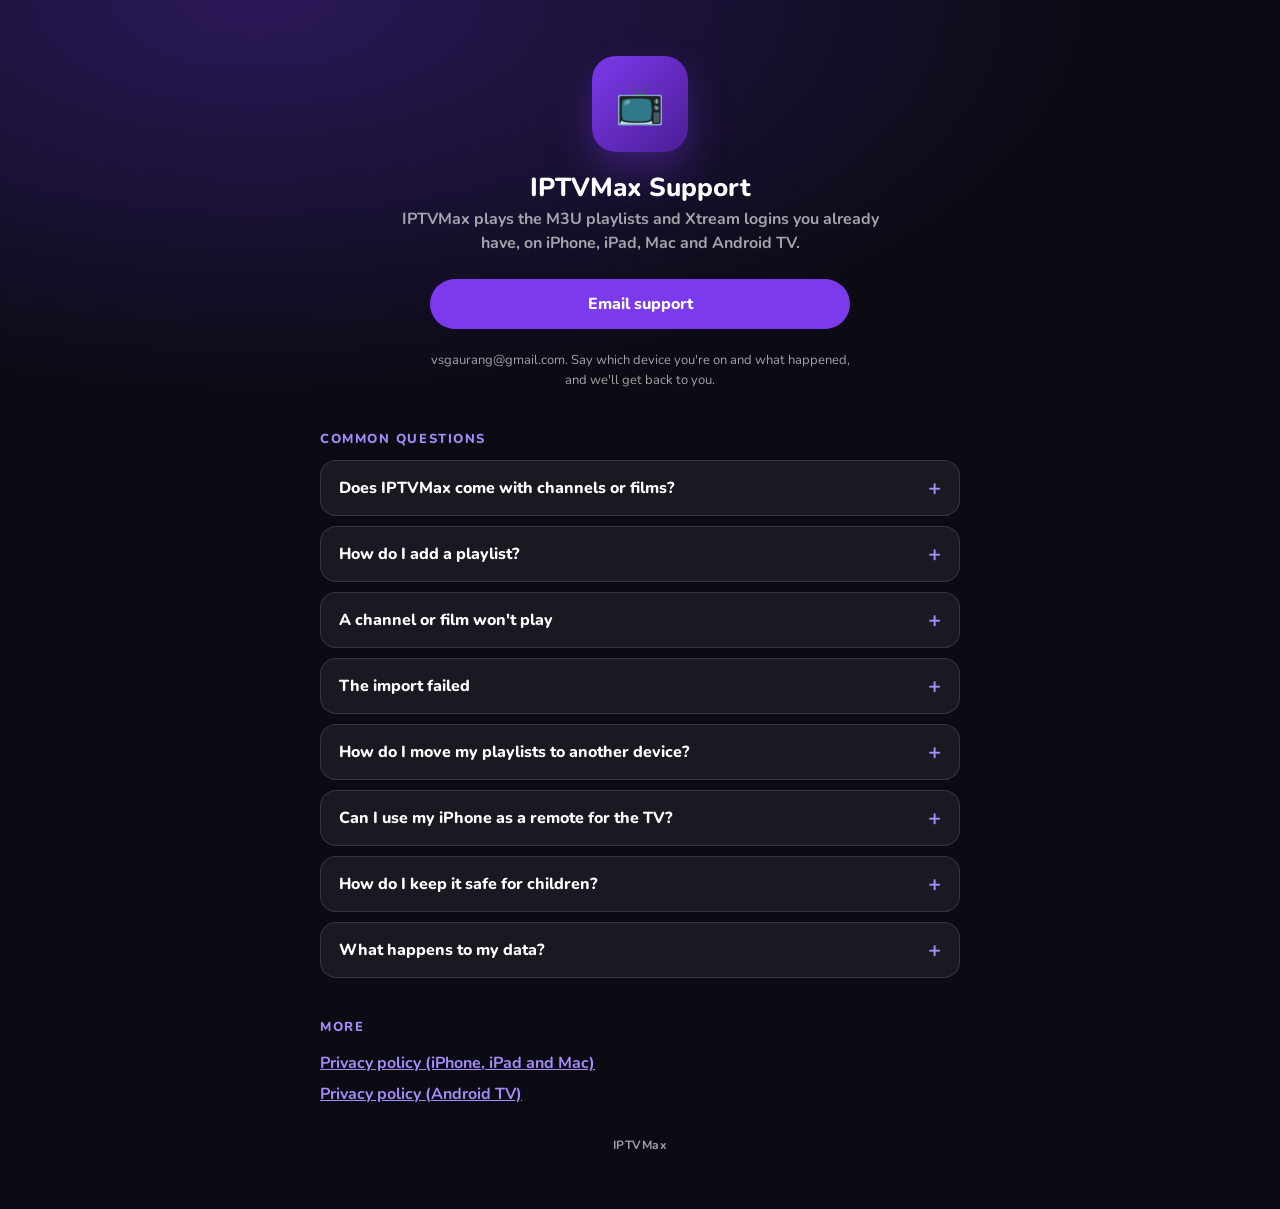
==== support/index.html @ d211c9ec "Add the support page (the App Store's Support URL) Co-Authored-By: Claude Opus 5.5 <noreply@anthropi" ====
<!doctype html>
<html lang="en">
<head>
    <meta charset="utf-8">
    <meta name="viewport" content="width=device-width, initial-scale=1, viewport-fit=cover">
    <meta name="theme-color" content="#0b0b14">
    <title>IPTVMax Support</title>
    <meta name="description" content="Help with IPTVMax, the player for your own M3U playlists and Xtream logins, and how to reach us.">
    <link rel="preconnect" href="https://fonts.googleapis.com">
    <link rel="preconnect" href="https://fonts.gstatic.com" crossorigin>
    <link href="https://fonts.googleapis.com/css2?family=Nunito:wght@600;700;800&display=swap" rel="stylesheet">
    <link rel="stylesheet" href="/link.css">
    <style>
        /* The support page reads as a page, not a card: wider, and left-aligned below the header. */
        body { align-items:flex-start; padding-top:56px; padding-bottom:56px; }
        main { max-width:640px; }
        .lead { color:var(--dim); font-weight:700; line-height:1.5; margin:0 auto 24px; max-width:480px; }
        .contact { max-width:420px; margin:0 auto; }
        h2 { font-size:13px; font-weight:800; letter-spacing:.12em; text-transform:uppercase;
             color:var(--accent2); text-align:left; margin:40px 0 12px; }
        details { text-align:left; background:var(--card); border:1px solid var(--line);
                  border-radius:16px; margin:10px 0; }
        summary { cursor:pointer; list-style:none; padding:16px 48px 16px 18px; font-weight:800;
                  font-size:16px; position:relative; }
        summary::-webkit-details-marker { display:none; }
        summary::after { content:"+"; position:absolute; right:18px; top:50%; transform:translateY(-50%);
                         color:var(--accent2); font-size:22px; font-weight:700; transition:transform .2s ease; }
        details[open] summary::after { transform:translateY(-50%) rotate(45deg); }
        summary:focus-visible { outline:2px solid var(--accent2); outline-offset:2px; border-radius:16px; }
        .answer { padding:0 18px 16px; color:var(--dim); font-weight:600; line-height:1.6; font-size:15px; }
        .answer p { margin:0 0 10px; }
        .answer p:last-child { margin-bottom:0; }
        .answer b { color:var(--text); font-weight:800; }
        .links { text-align:left; color:var(--dim); font-weight:700; line-height:1.9; }
        .links a { color:var(--accent2); }
        @media (prefers-reduced-motion: reduce) { summary::after { transition:none; } }
    </style>
</head>
<body>
<main>
    <div class="tile" aria-hidden="true">📺</div>
    <h1>IPTVMax Support</h1>
    <p class="lead">IPTVMax plays the M3U playlists and Xtream logins you already have, on iPhone, iPad, Mac and Android TV.</p>

    <div class="contact">
        <a class="btn primary" href="mailto:vsgaurang@gmail.com?subject=IPTVMax%20support">Email support</a>
        <p class="note">vsgaurang@gmail.com. Say which device you're on and what happened, and we'll get back to you.</p>
    </div>

    <h2>Common questions</h2>

    <details>
        <summary>Does IPTVMax come with channels or films?</summary>
        <div class="answer">
            <p>No. IPTVMax is a player, and it ships empty. It doesn't supply, sell or search for any channels, films or streams. You add a playlist you already have, from your provider or your own files, and it plays what's in it.</p>
            <p>Only add sources you have the right to watch.</p>
        </div>
    </details>

    <details>
        <summary>How do I add a playlist?</summary>
        <div class="answer">
            <p>Tap <b>Add Playlist</b> and choose how it comes:</p>
            <p><b>M3U URL</b> for a playlist link, <b>M3U File</b> for a file on your device, or <b>Xtream Codes</b> for a server address, username and password from your provider.</p>
            <p>A large playlist can take a minute to import. You can watch a single stream or a video file without importing anything, from <b>Single Stream</b> and <b>Local Video</b> on the same screen.</p>
        </div>
    </details>

    <details>
        <summary>A channel or film won't play</summary>
        <div class="answer">
            <p>Streams come straight from your provider, so most playback problems start there. Check that the same channel plays in another app or on another device, and that your subscription is active.</p>
            <p>Providers often limit how many devices can watch at once. Stop playback on your other devices and try again.</p>
            <p>If it plays elsewhere but not in IPTVMax, email us the kind of stream it is (live, film or series) and what the player shows.</p>
        </div>
    </details>

    <details>
        <summary>The import failed</summary>
        <div class="answer">
            <p>Check the address for typos, and for Xtream Codes include the port if your provider gave you one (for example <b>http://example.com:8080</b>).</p>
            <p>Some providers block requests from apps they don't recognise, or the link may have expired. Try opening the playlist link in a browser: if it doesn't download there, ask your provider for a new one.</p>
        </div>
    </details>

    <details>
        <summary>How do I move my playlists to another device?</summary>
        <div class="answer">
            <p>Open IPTVMax on both devices, on the same Wi-Fi. In the Library, use <b>Sync across your devices</b>: <b>Send to TV</b> for IPTVMax on Android TV, or <b>Send to iPhone, iPad or Mac</b>. Accept on the other device and the playlist is set up there.</p>
            <p>Setting up a new device? Just open IPTVMax on it. Then, on the device that already has your playlists, choose <b>Sync with Other Device</b> (in the Library, or in Settings under Sync) and pick the new one.</p>
        </div>
    </details>

    <details>
        <summary>Can I use my iPhone as a remote for the TV?</summary>
        <div class="answer">
            <p>Yes, with IPTVMax on an Android TV on the same network. The iPhone app finds the TV and works as a remote and keyboard, which makes searching and typing logins much quicker.</p>
        </div>
    </details>

    <details>
        <summary>How do I keep it safe for children?</summary>
        <div class="answer">
            <p>In Settings: <b>Child Mode</b> limits watching to the categories you choose, behind a PIN. <b>Hide 18+ Content</b> hides adult categories, and <b>App PIN Lock</b> asks for a PIN (or Face ID or Touch ID) to open the app.</p>
        </div>
    </details>

    <details>
        <summary>What happens to my data?</summary>
        <div class="answer">
            <p>There's no account and no tracking. Your playlists, logins and history stay on your device, and your logins go only to the provider they belong to. The privacy policy has the details.</p>
        </div>
    </details>

    <h2>More</h2>
    <div class="links">
        <a href="https://gist.github.com/texassoftwarehub-dev/5f5b80a4fe47230797c0618dc91d1285#file-privacypolicy-apple-md">Privacy policy (iPhone, iPad and Mac)</a><br>
        <a href="https://gist.github.com/texassoftwarehub-dev/5f5b80a4fe47230797c0618dc91d1285">Privacy policy (Android TV)</a>
    </div>

    <div class="brand">IPTVMax</div>
</main>
</body>
</html>
---- link.css ----
/* IPTV Max share links — shared by every page. */
:root { --bg:#0b0b14; --card:rgba(255,255,255,.06); --line:rgba(255,255,255,.12);
        --text:#fff; --dim:rgba(255,255,255,.62); --accent:#7c3aed; --accent2:#a78bfa; }
* { box-sizing:border-box; }
html, body { margin:0; min-height:100%; }
body { font-family:'Nunito',system-ui,-apple-system,sans-serif; color:var(--text);
       background:radial-gradient(120% 80% at 20% 0%,#2a1858 0%,var(--bg) 55%) fixed, var(--bg);
       display:flex; align-items:center; justify-content:center; min-height:100vh; padding:24px 16px; }
main { width:100%; max-width:420px; text-align:center; animation:rise .5s cubic-bezier(.2,.8,.2,1) both; }
@keyframes rise { from { opacity:0; transform:translateY(12px); } to { opacity:1; transform:none; } }
@media (prefers-reduced-motion: reduce) { main { animation:none; } }
.poster { width:180px; aspect-ratio:2/3; border-radius:16px; object-fit:cover; margin:0 auto 20px;
          display:block; box-shadow:0 18px 40px rgba(0,0,0,.55); border:1px solid var(--line); }
.tile { width:96px; height:96px; border-radius:24px; margin:0 auto 20px; display:grid; place-items:center;
        background:linear-gradient(135deg,var(--accent),#4c1d95); box-shadow:0 18px 40px rgba(124,58,237,.35);
        font-size:40px; }
.kind { font-size:12px; font-weight:800; letter-spacing:.12em; text-transform:uppercase; color:var(--accent2); min-height:16px; }
h1 { font-size:26px; line-height:1.2; margin:8px 0 4px; font-weight:800; overflow-wrap:anywhere; }
.year { color:var(--dim); font-weight:700; margin:0 0 24px; min-height:1.2em; }
.btn { display:block; width:100%; padding:14px 18px; border-radius:999px; font-weight:800; font-size:16px;
       text-decoration:none; margin:10px 0; transition:transform .15s ease, filter .15s ease; }
.btn:active { transform:scale(.98); }
.primary { background:var(--accent); color:#fff; }
.primary:hover { filter:brightness(1.1); }
.secondary { background:var(--card); color:#fff; border:1px solid var(--line); }
.note { color:var(--dim); font-size:13px; line-height:1.5; margin-top:22px; }
.brand { margin-top:28px; color:var(--dim); font-size:12px; font-weight:700; letter-spacing:.04em; }
[hidden] { display:none !important; }
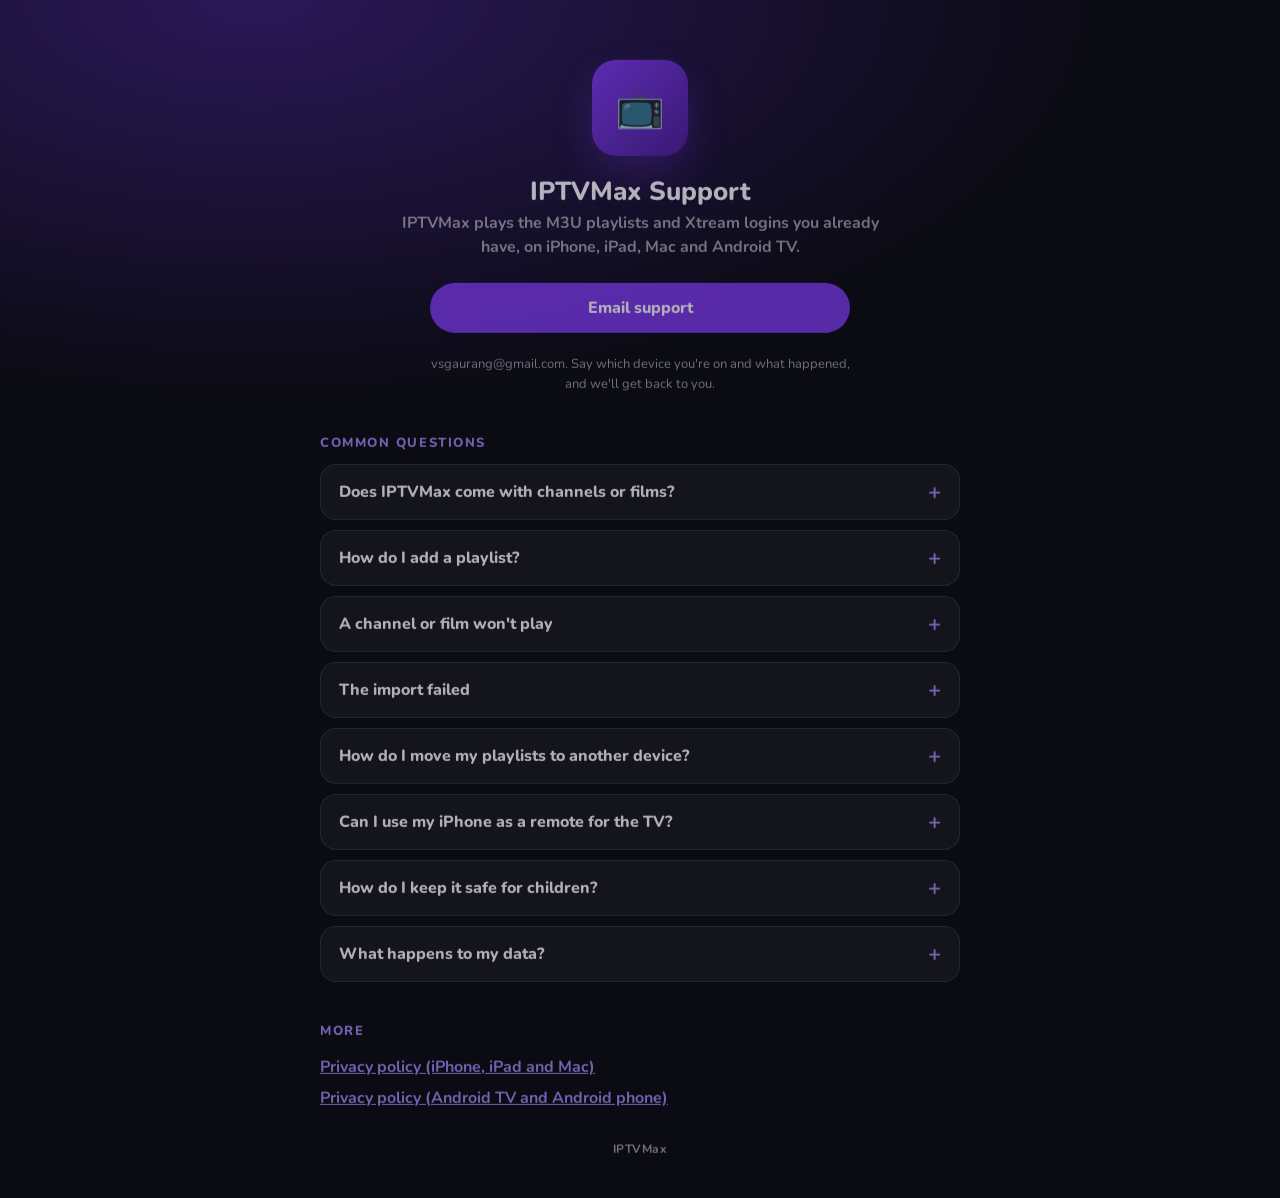
==== commit 3aaa139e: "Support page under /iptvmax/support/, with /support/ redirecting The site is shared with other proje" ====
--- a/support/index.html
+++ b/support/index.html
@@ -2,123 +2,13 @@
 <html lang="en">
 <head>
     <meta charset="utf-8">
-    <meta name="viewport" content="width=device-width, initial-scale=1, viewport-fit=cover">
-    <meta name="theme-color" content="#0b0b14">
     <title>IPTVMax Support</title>
-    <meta name="description" content="Help with IPTVMax, the player for your own M3U playlists and Xtream logins, and how to reach us.">
-    <link rel="preconnect" href="https://fonts.googleapis.com">
-    <link rel="preconnect" href="https://fonts.gstatic.com" crossorigin>
-    <link href="https://fonts.googleapis.com/css2?family=Nunito:wght@600;700;800&display=swap" rel="stylesheet">
-    <link rel="stylesheet" href="/link.css">
-    <style>
-        /* The support page reads as a page, not a card: wider, and left-aligned below the header. */
-        body { align-items:flex-start; padding-top:56px; padding-bottom:56px; }
-        main { max-width:640px; }
-        .lead { color:var(--dim); font-weight:700; line-height:1.5; margin:0 auto 24px; max-width:480px; }
-        .contact { max-width:420px; margin:0 auto; }
-        h2 { font-size:13px; font-weight:800; letter-spacing:.12em; text-transform:uppercase;
-             color:var(--accent2); text-align:left; margin:40px 0 12px; }
-        details { text-align:left; background:var(--card); border:1px solid var(--line);
-                  border-radius:16px; margin:10px 0; }
-        summary { cursor:pointer; list-style:none; padding:16px 48px 16px 18px; font-weight:800;
-                  font-size:16px; position:relative; }
-        summary::-webkit-details-marker { display:none; }
-        summary::after { content:"+"; position:absolute; right:18px; top:50%; transform:translateY(-50%);
-                         color:var(--accent2); font-size:22px; font-weight:700; transition:transform .2s ease; }
-        details[open] summary::after { transform:translateY(-50%) rotate(45deg); }
-        summary:focus-visible { outline:2px solid var(--accent2); outline-offset:2px; border-radius:16px; }
-        .answer { padding:0 18px 16px; color:var(--dim); font-weight:600; line-height:1.6; font-size:15px; }
-        .answer p { margin:0 0 10px; }
-        .answer p:last-child { margin-bottom:0; }
-        .answer b { color:var(--text); font-weight:800; }
-        .links { text-align:left; color:var(--dim); font-weight:700; line-height:1.9; }
-        .links a { color:var(--accent2); }
-        @media (prefers-reduced-motion: reduce) { summary::after { transition:none; } }
-    </style>
+    <meta name="viewport" content="width=device-width, initial-scale=1">
+    <link rel="canonical" href="https://texassoftwarehub-dev.github.io/iptvmax/support/">
+    <meta http-equiv="refresh" content="0; url=/iptvmax/support/">
+    <meta name="robots" content="noindex">
 </head>
 <body>
-<main>
-    <div class="tile" aria-hidden="true">📺</div>
-    <h1>IPTVMax Support</h1>
-    <p class="lead">IPTVMax plays the M3U playlists and Xtream logins you already have, on iPhone, iPad, Mac and Android TV.</p>
-
-    <div class="contact">
-        <a class="btn primary" href="mailto:vsgaurang@gmail.com?subject=IPTVMax%20support">Email support</a>
-        <p class="note">vsgaurang@gmail.com. Say which device you're on and what happened, and we'll get back to you.</p>
-    </div>
-
-    <h2>Common questions</h2>
-
-    <details>
-        <summary>Does IPTVMax come with channels or films?</summary>
-        <div class="answer">
-            <p>No. IPTVMax is a player, and it ships empty. It doesn't supply, sell or search for any channels, films or streams. You add a playlist you already have, from your provider or your own files, and it plays what's in it.</p>
-            <p>Only add sources you have the right to watch.</p>
-        </div>
-    </details>
-
-    <details>
-        <summary>How do I add a playlist?</summary>
-        <div class="answer">
-            <p>Tap <b>Add Playlist</b> and choose how it comes:</p>
-            <p><b>M3U URL</b> for a playlist link, <b>M3U File</b> for a file on your device, or <b>Xtream Codes</b> for a server address, username and password from your provider.</p>
-            <p>A large playlist can take a minute to import. You can watch a single stream or a video file without importing anything, from <b>Single Stream</b> and <b>Local Video</b> on the same screen.</p>
-        </div>
-    </details>
-
-    <details>
-        <summary>A channel or film won't play</summary>
-        <div class="answer">
-            <p>Streams come straight from your provider, so most playback problems start there. Check that the same channel plays in another app or on another device, and that your subscription is active.</p>
-            <p>Providers often limit how many devices can watch at once. Stop playback on your other devices and try again.</p>
-            <p>If it plays elsewhere but not in IPTVMax, email us the kind of stream it is (live, film or series) and what the player shows.</p>
-        </div>
-    </details>
-
-    <details>
-        <summary>The import failed</summary>
-        <div class="answer">
-            <p>Check the address for typos, and for Xtream Codes include the port if your provider gave you one (for example <b>http://example.com:8080</b>).</p>
-            <p>Some providers block requests from apps they don't recognise, or the link may have expired. Try opening the playlist link in a browser: if it doesn't download there, ask your provider for a new one.</p>
-        </div>
-    </details>
-
-    <details>
-        <summary>How do I move my playlists to another device?</summary>
-        <div class="answer">
-            <p>Open IPTVMax on both devices, on the same Wi-Fi. In the Library, use <b>Sync across your devices</b>: <b>Send to TV</b> for IPTVMax on Android TV, or <b>Send to iPhone, iPad or Mac</b>. Accept on the other device and the playlist is set up there.</p>
-            <p>Setting up a new device? Just open IPTVMax on it. Then, on the device that already has your playlists, choose <b>Sync with Other Device</b> (in the Library, or in Settings under Sync) and pick the new one.</p>
-        </div>
-    </details>
-
-    <details>
-        <summary>Can I use my iPhone as a remote for the TV?</summary>
-        <div class="answer">
-            <p>Yes, with IPTVMax on an Android TV on the same network. The iPhone app finds the TV and works as a remote and keyboard, which makes searching and typing logins much quicker.</p>
-        </div>
-    </details>
-
-    <details>
-        <summary>How do I keep it safe for children?</summary>
-        <div class="answer">
-            <p>In Settings: <b>Child Mode</b> limits watching to the categories you choose, behind a PIN. <b>Hide 18+ Content</b> hides adult categories, and <b>App PIN Lock</b> asks for a PIN (or Face ID or Touch ID) to open the app.</p>
-        </div>
-    </details>
-
-    <details>
-        <summary>What happens to my data?</summary>
-        <div class="answer">
-            <p>There's no account and no tracking. Your playlists, logins and history stay on your device, and your logins go only to the provider they belong to. The privacy policy has the details.</p>
-        </div>
-    </details>
-
-    <h2>More</h2>
-    <div class="links">
-        <a href="https://gist.github.com/texassoftwarehub-dev/5f5b80a4fe47230797c0618dc91d1285#file-privacypolicy-apple-md">Privacy policy (iPhone, iPad and Mac)</a><br>
-        <a href="https://gist.github.com/texassoftwarehub-dev/5f5b80a4fe47230797c0618dc91d1285">Privacy policy (Android TV)</a>
-    </div>
-
-    <div class="brand">IPTVMax</div>
-</main>
+    <p>IPTVMax support has moved to <a href="/iptvmax/support/">texassoftwarehub-dev.github.io/iptvmax/support</a>.</p>
 </body>
 </html>
